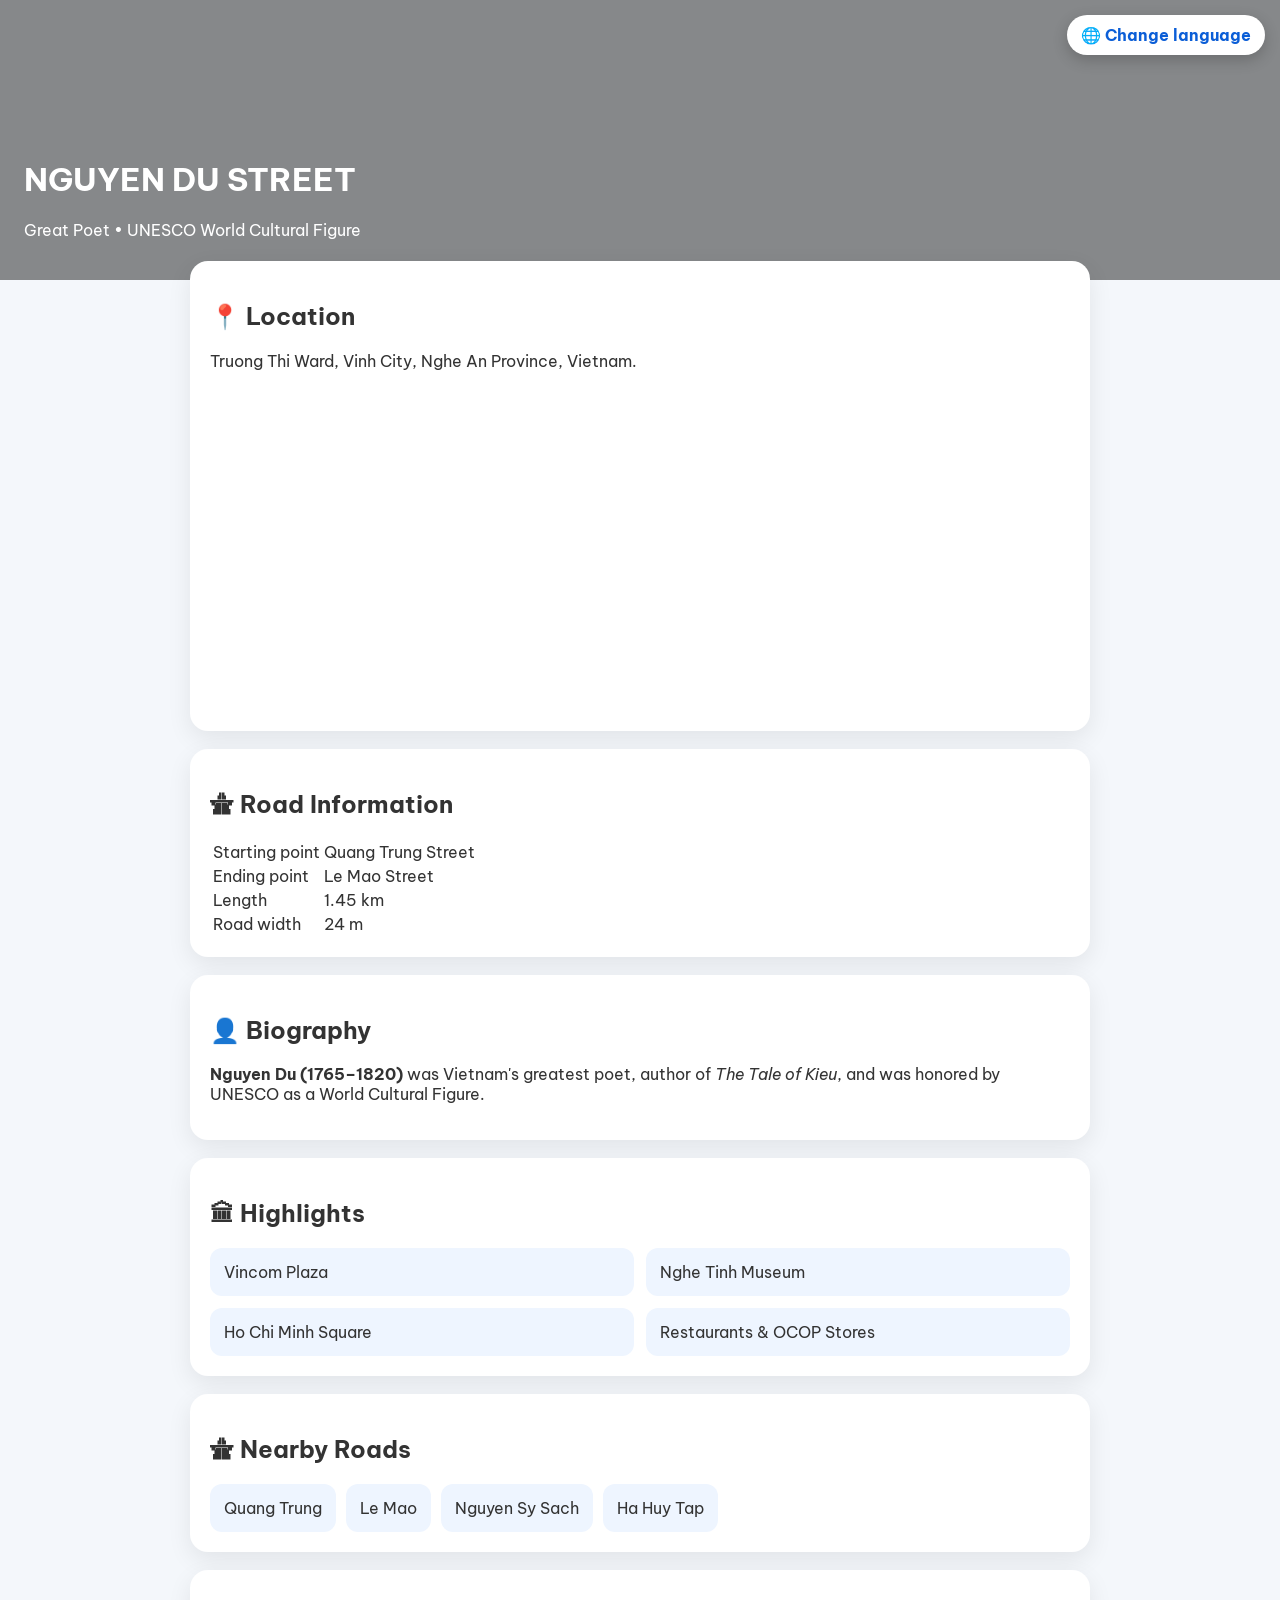
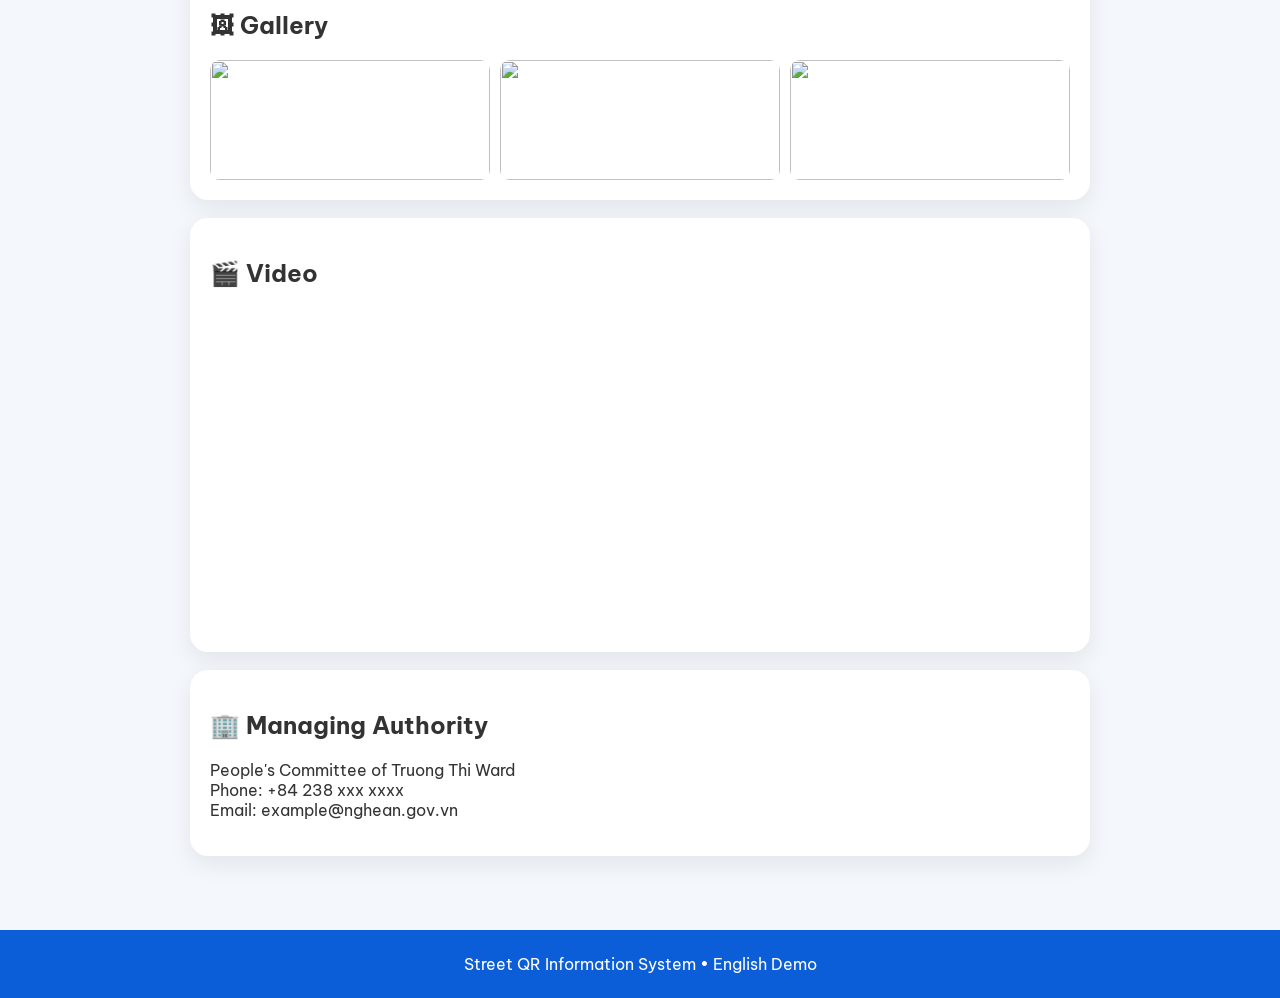
==== en.html @ 74d82643 "Add files via upload" ====
<!DOCTYPE html>
<html lang="en">
<head>
<meta charset="UTF-8"><meta name="viewport" content="width=device-width,initial-scale=1">
<title>Nguyen Du Street</title>
<link href="https://fonts.googleapis.com/css2?family=Be+Vietnam+Pro:wght@300;400;600;700&display=swap" rel="stylesheet">
<style>
body{margin:0;font-family:'Be Vietnam Pro',sans-serif;background:#f4f7fb;color:#333}
header{height:280px;background:linear-gradient(rgba(0,0,0,.45),rgba(0,0,0,.45)),url('https://images.unsplash.com/photo-1519501025264-65ba15a82390?auto=format&fit=crop&w=1400&q=80') center/cover;color:#fff;display:flex;align-items:end}
header div{padding:24px}
.lang{position:fixed;top:15px;right:15px;background:#fff;padding:10px 14px;border-radius:30px;text-decoration:none;color:#0b5ed7;font-weight:700;box-shadow:0 5px 15px rgba(0,0,0,.2)}
.container{max-width:900px;margin:-35px auto 40px;padding:16px}
.card{background:#fff;border-radius:18px;padding:20px;margin-bottom:18px;box-shadow:0 8px 24px rgba(0,0,0,.08)}
iframe{width:100%;height:320px;border:0;border-radius:12px}
.grid{display:grid;grid-template-columns:repeat(2,1fr);gap:12px}
.item,.chip{background:#eef5ff;border-radius:12px;padding:14px}
.chips{display:flex;flex-wrap:wrap;gap:10px}
.gallery{display:grid;grid-template-columns:repeat(3,1fr);gap:10px}
.gallery img{width:100%;height:120px;object-fit:cover;border-radius:10px}
footer{text-align:center;background:#0b5ed7;color:#fff;padding:24px}
@media(max-width:768px){.grid,.gallery{grid-template-columns:1fr}}
</style>
</head>
<body>
<a class="lang" href="index.html">🌐 Change language</a>
<header><div><h1>NGUYEN DU STREET</h1><p>Great Poet • UNESCO World Cultural Figure</p></div></header>
<div class="container">
<div class="card"><h2>📍 Location</h2><p>Truong Thi Ward, Vinh City, Nghe An Province, Vietnam.</p><iframe src="https://maps.google.com/maps?q=vinh&t=&z=14&output=embed"></iframe></div>
<div class="card"><h2>🛣 Road Information</h2><table>
<tr><td>Starting point</td><td>Quang Trung Street</td></tr>
<tr><td>Ending point</td><td>Le Mao Street</td></tr>
<tr><td>Length</td><td>1.45 km</td></tr>
<tr><td>Road width</td><td>24 m</td></tr></table></div>
<div class="card"><h2>👤 Biography</h2><p><b>Nguyen Du (1765–1820)</b> was Vietnam's greatest poet, author of <i>The Tale of Kieu</i>, and was honored by UNESCO as a World Cultural Figure.</p></div>
<div class="card"><h2>🏛 Highlights</h2><div class="grid"><div class="item">Vincom Plaza</div><div class="item">Nghe Tinh Museum</div><div class="item">Ho Chi Minh Square</div><div class="item">Restaurants & OCOP Stores</div></div></div>
<div class="card"><h2>🛣 Nearby Roads</h2><div class="chips"><div class="chip">Quang Trung</div><div class="chip">Le Mao</div><div class="chip">Nguyen Sy Sach</div><div class="chip">Ha Huy Tap</div></div></div>
<div class="card"><h2>🖼 Gallery</h2><div class="gallery"><img src="https://picsum.photos/300/200?11"><img src="https://picsum.photos/300/200?12"><img src="https://picsum.photos/300/200?13"></div></div>
<div class="card"><h2>🎬 Video</h2><iframe src="https://www.youtube.com/embed/dQw4w9WgXcQ" allowfullscreen></iframe></div>
<div class="card"><h2>🏢 Managing Authority</h2><p>People's Committee of Truong Thi Ward<br>Phone: +84 238 xxx xxxx<br>Email: example@nghean.gov.vn</p></div>
</div>
<footer>Street QR Information System • English Demo</footer>
</body></html>
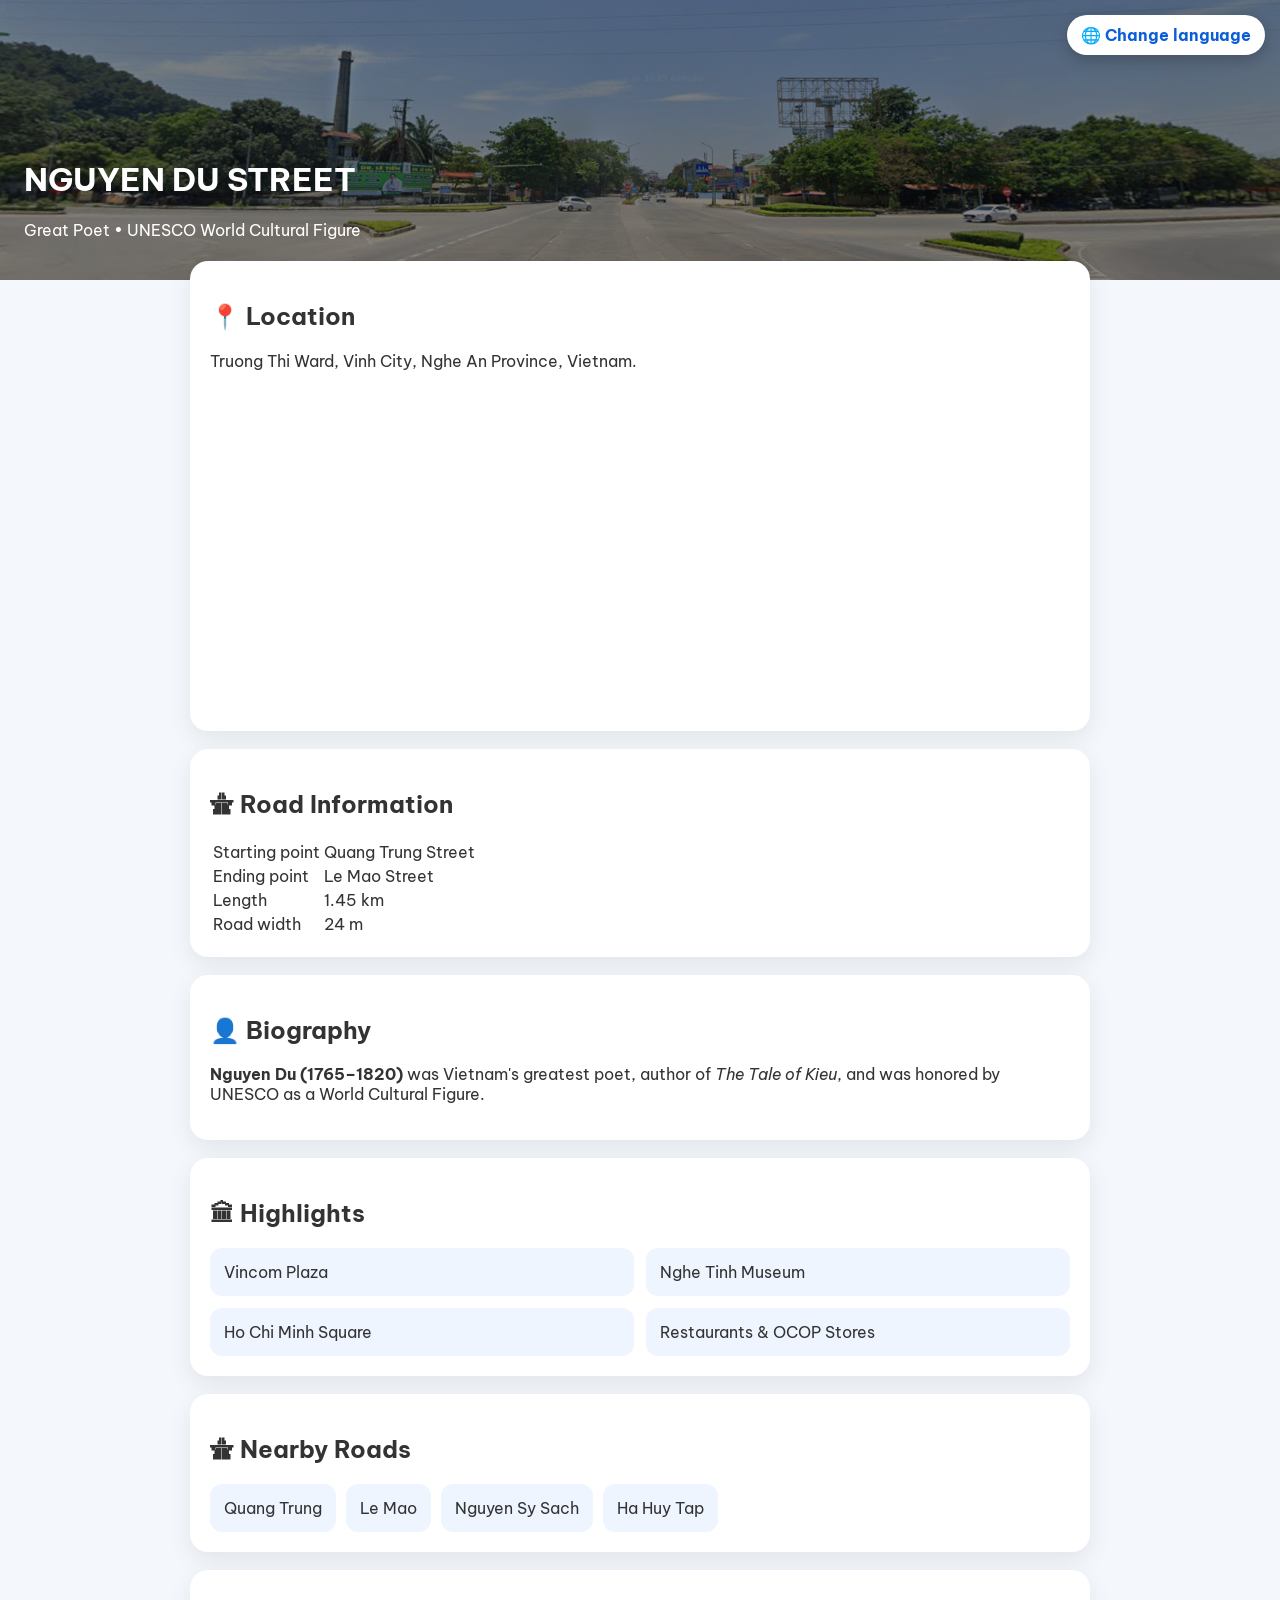
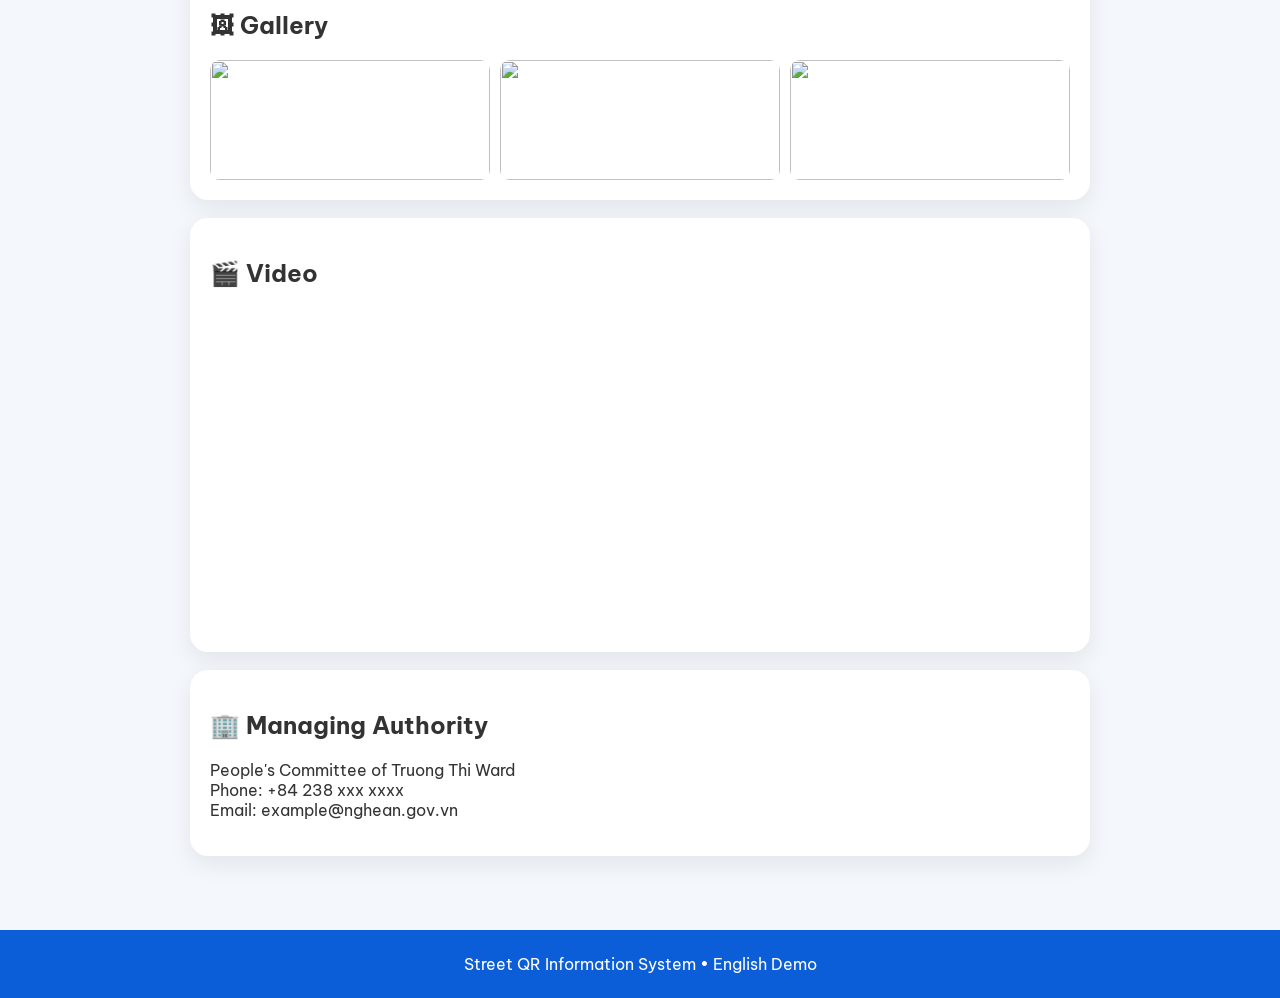
==== commit b141d4aa: "Update en.html" ====
--- a/en.html
+++ b/en.html
@@ -6,7 +6,7 @@
 <link href="https://fonts.googleapis.com/css2?family=Be+Vietnam+Pro:wght@300;400;600;700&display=swap" rel="stylesheet">
 <style>
 body{margin:0;font-family:'Be Vietnam Pro',sans-serif;background:#f4f7fb;color:#333}
-header{height:280px;background:linear-gradient(rgba(0,0,0,.45),rgba(0,0,0,.45)),url('https://images.unsplash.com/photo-1519501025264-65ba15a82390?auto=format&fit=crop&w=1400&q=80') center/cover;color:#fff;display:flex;align-items:end}
+header{height:280px;background:linear-gradient(rgba(0,0,0,.45),rgba(0,0,0,.45)),url("images/image1.png") center/cover;color:#fff;display:flex;align-items:end}
 header div{padding:24px}
 .lang{position:fixed;top:15px;right:15px;background:#fff;padding:10px 14px;border-radius:30px;text-decoration:none;color:#0b5ed7;font-weight:700;box-shadow:0 5px 15px rgba(0,0,0,.2)}
 .container{max-width:900px;margin:-35px auto 40px;padding:16px}
@@ -25,7 +25,7 @@
 <a class="lang" href="index.html">🌐 Change language</a>
 <header><div><h1>NGUYEN DU STREET</h1><p>Great Poet • UNESCO World Cultural Figure</p></div></header>
 <div class="container">
-<div class="card"><h2>📍 Location</h2><p>Truong Thi Ward, Vinh City, Nghe An Province, Vietnam.</p><iframe src="https://maps.google.com/maps?q=vinh&t=&z=14&output=embed"></iframe></div>
+<div class="card"><h2>📍 Location</h2><p>Truong Thi Ward, Vinh City, Nghe An Province, Vietnam.</p><iframe src="https://www.google.com/maps/embed?pb=!1m18!1m12!1m3!1d1890.0762925129322!2d105.69607211660711!3d18.657147664654595!2m3!1f0!2f0!3f0!3m2!1i1024!2i768!4f13.1!3m3!1m2!1s0x3139cc30a78c47e7%3A0xc52eb7897ca691b9!2zTmd1eeG7hW4gRHUsIFZp4buHdCBOYW0!5e0!3m2!1svi!2sus!4v1784186504447!5m2!1svi!2sus" width="600" height="450" style="border:0;" allowfullscreen="" loading="lazy" referrerpolicy="strict-origin-when-cross-origin"></iframe></div>
 <div class="card"><h2>🛣 Road Information</h2><table>
 <tr><td>Starting point</td><td>Quang Trung Street</td></tr>
 <tr><td>Ending point</td><td>Le Mao Street</td></tr>
@@ -39,4 +39,4 @@
 <div class="card"><h2>🏢 Managing Authority</h2><p>People's Committee of Truong Thi Ward<br>Phone: +84 238 xxx xxxx<br>Email: example@nghean.gov.vn</p></div>
 </div>
 <footer>Street QR Information System • English Demo</footer>
-</body></html>+</body></html>
